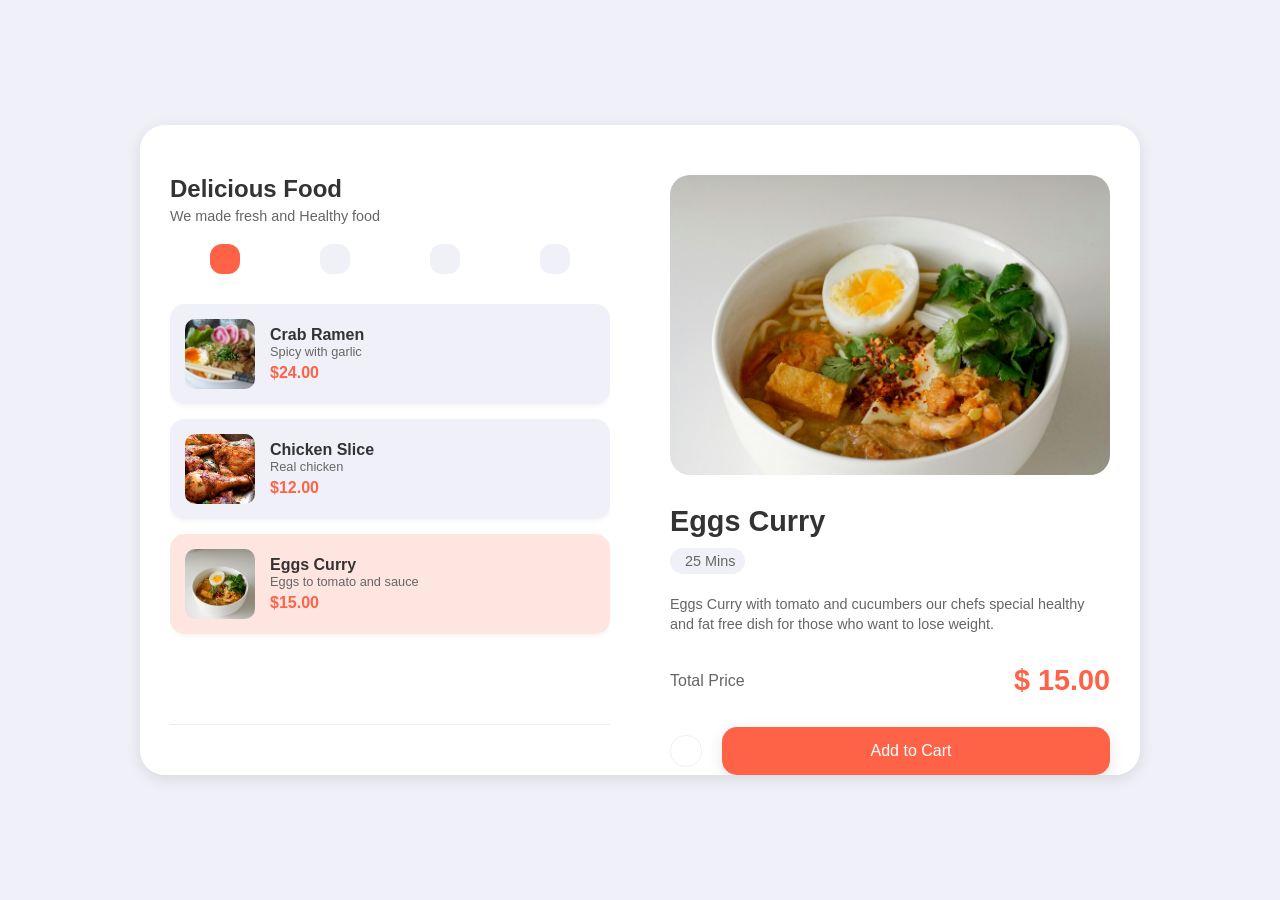
==== comida/index.html @ 46ff019f "proyecto" ====
<!DOCTYPE html>
<html lang="es">
<head>
    <meta charset="UTF-8">
    <meta name="viewport" content="width=device-width, initial-scale=1.0">
    <title>Delicious Food App UI Clone</title>
    <link rel="stylesheet" href="./css/style.css">
    <link rel="stylesheet" href="cdnjs.cloudflare.com">
</head>
<body>

    <div class="app-container">
        <div class="menu-panel">
            <header class="header-menu">
                <div class="header-icons">
                    <i class="fas fa-bars"></i>
                    <i class="fas fa-shopping-cart cart-icon"></i>
                </div>
                <h2>Delicious Food</h2>
                <p>We made fresh and Healthy food</p>
            </header>

            <nav class="categories">
                <div class="category-icon active"><i class="fas fa-drumstick-bite"></i></div>
                <div class="category-icon"><i class="fas fa-fish"></i></div>
                <div class="category-icon"><i class="fas fa-seedling"></i></div>
                <div class="category-icon"><i class="fas fa-cheese"></i></div>
            </nav>

            <div class="menu-list">
                <div class="menu-item">
                    <img src="./Img/ramen.jpg" alt="Crab Ramen">
                    <div class="item-details">
                        <h3>Crab Ramen</h3>
                        <p>Spicy with garlic</p>
                        <span class="price">$24.00</span>
                    </div>
                    <i class="far fa-heart favorite-icon"></i>
                </div>
                <div class="menu-item">
                    <img src="./Img/pollo.jpg" alt="Chicken Slice">
                    <div class="item-details">
                        <h3>Chicken Slice</h3>
                        <p>Real chicken</p>
                        <span class="price">$12.00</span>
                    </div>
                    <i class="far fa-heart favorite-icon"></i>
                </div>
                <div class="menu-item active-item">
                    <img src="./Img/egg.jpg" alt="Eggs Curry">
                    <div class="item-details">
                        <h3>Eggs Curry</h3>
                        <p>Eggs to tomato and sauce</p>
                        <span class="price">$15.00</span>
                    </div>
                    <i class="far fa-heart favorite-icon"></i>
                </div>
            </div>

            <footer class="navbar-bottom">
                <i class="fas fa-home active"></i>
                <i class="fas fa-bookmark"></i>
                <i class="fas fa-comment-dots"></i>
                <i class="fas fa-user"></i>
            </footer>
        </div>
        <div class="detail-panel">
            <header class="header-detail">
                <i class="fas fa-arrow-left"></i>
                <i class="fas fa-ellipsis-v"></i>
            </header>
            <img src="./Img/egg.jpg" alt="Eggs Curry large view" class="main-dish-img">
            
            <div class="dish-info">
                <h1>Eggs Curry</h1>
                <span class="cook-time"><i class="far fa-clock"></i> 25 Mins</span>
                <p>Eggs Curry with tomato and cucumbers our chefs special healthy and fat free dish for those who want to lose weight.</p>
                
                <div class="pricing-section">
                    <span>Total Price</span>
                    <span class="total-price">$ 15.00</span>
                </div>
                
                <div class="action-buttons">
                    <i class="far fa-heart detail-heart-icon"></i>
                    <button class="add-to-cart-btn">Add to Cart <i class="fas fa-plus"></i></button>
                </div>
            </div>
        </div>
    </div>

</body>
</html>
---- comida/css/style.css ----
:root {
    --primary-color: #ff6347; 
    --text-color-dark: #333;
    --text-color-light: #666;
    --background-grey: #f0f0f8;
    --card-bg: #fff;
    --shadow: 0 4px 15px rgba(0, 0, 0, 0.1);
}

* {
    box-sizing: border-box;
    margin: 0;
    padding: 0;
}

body {
    font-family: 'Segoe UI', Tahoma, Geneva, Verdana, sans-serif;
    background-color: var(--background-grey);
    display: flex;
    justify-content: center;
    align-items: center;
    min-height: 100vh;
}

.app-container {
    display: flex;
    width: 100%;
    max-width: 1000px; 
    height: 650px;
    background: var(--card-bg);
    border-radius: 25px;
    box-shadow: var(--shadow);
    overflow: hidden;
}
.menu-panel {
    flex: 1;
    padding: 30px;
    display: flex;
    flex-direction: column;
    background-color: #ffffff;
}

.header-menu {
    margin-bottom: 20px;
}

.header-icons {
    display: flex;
    justify-content: space-between;
    font-size: 1.2rem;
    margin-bottom: 20px;
}

.cart-icon {
    color: var(--primary-color);
}

.header-menu h2 {
    color: var(--text-color-dark);
    margin-bottom: 5px;
}

.header-menu p {
    color: var(--text-color-light);
    font-size: 0.9rem;
}

.categories {
    display: flex;
    justify-content: space-around;
    margin-bottom: 30px;
}

.category-icon {
    background: var(--background-grey);
    padding: 15px;
    border-radius: 12px;
    cursor: pointer;
    color: var(--text-color-light);
}

.category-icon.active {
    background: var(--primary-color);
    color: white;
}

.menu-list {
    flex-grow: 1;
    overflow-y: auto; 
}

.menu-item {
    display: flex;
    align-items: center;
    background: var(--background-grey);
    padding: 15px;
    border-radius: 15px;
    margin-bottom: 15px;
    position: relative;
    box-shadow: 0 2px 5px rgba(0, 0, 0, 0.05);
}

.menu-item.active-item {
    background: #ffe5e0; 
}

.menu-item img {
    width: 70px;
    height: 70px;
    border-radius: 10px;
    margin-right: 15px;
    object-fit: cover;
}

.item-details h3 {
    color: var(--text-color-dark);
    font-size: 1rem;
}

.item-details p {
    color: var(--text-color-light);
    font-size: 0.8rem;
}

.price {
    font-weight: bold;
    color: var(--primary-color);
    display: block;
    margin-top: 5px;
}

.favorite-icon {
    position: absolute;
    right: 15px;
    bottom: 10px;
    color: var(--text-color-light);
    font-size: 0.9rem;
}

.navbar-bottom {
    display: flex;
    justify-content: space-around;
    padding-top: 20px;
    border-top: 1px solid #eee;
    font-size: 1.3rem;
    color: var(--text-color-light);
}

.navbar-bottom .active {
    color: var(--primary-color);
}
.detail-panel {
    flex: 1;
    background: var(--card-bg);
    padding: 30px;
    display: flex;
    flex-direction: column;
    position: relative;
}

.header-detail {
    display: flex;
    justify-content: space-between;
    font-size: 1.2rem;
    margin-bottom: 20px;
    color: var(--text-color-dark);
}

.main-dish-img {
    width: 100%;
    height: 300px;
    border-radius: 20px;
    object-fit: cover;
    margin-bottom: 30px;
}

.dish-info h1 {
    font-size: 1.8rem;
    color: var(--text-color-dark);
    margin-bottom: 10px;
}

.cook-time {
    display: block;
    color: var(--text-color-light);
    font-size: 0.9rem;
    margin-bottom: 20px;
    background: var(--background-grey);
    padding: 5px 10px;
    border-radius: 15px;
    display: inline-block;
}

.cook-time i {
    margin-right: 5px;
}

.dish-info p {
    color: var(--text-color-light);
    line-height: 1.4;
    margin-bottom: 30px;
    font-size: 0.9rem;
}

.pricing-section {
    display: flex;
    justify-content: space-between;
    align-items: center;
    margin-bottom: 30px;
}

.pricing-section span:first-child {
    color: var(--text-color-light);
}

.total-price {
    font-size: 1.8rem;
    font-weight: bold;
    color: var(--primary-color);
}

.action-buttons {
    display: flex;
    align-items: center;
    justify-content: space-between;
    margin-top: auto;
}

.detail-heart-icon {
    font-size: 1.5rem;
    color: var(--text-color-light);
    padding: 15px;
    border: 1px solid var(--background-grey);
    border-radius: 15px;
    cursor: pointer;
}

.add-to-cart-btn {
    background: var(--primary-color);
    color: white;
    border: none;
    padding: 15px 30px;
    border-radius: 15px;
    font-size: 1rem;
    cursor: pointer;
    flex-grow: 1;
    margin-left: 20px;
    box-shadow: var(--shadow);
}

.add-to-cart-btn i {
    margin-left: 10px;
}
@media (max-width: 768px) {
    .app-container {
        flex-direction: column;
        height: auto;
        border-radius: 0;
        box-shadow: none;
    }

    .detail-panel {
    }
}
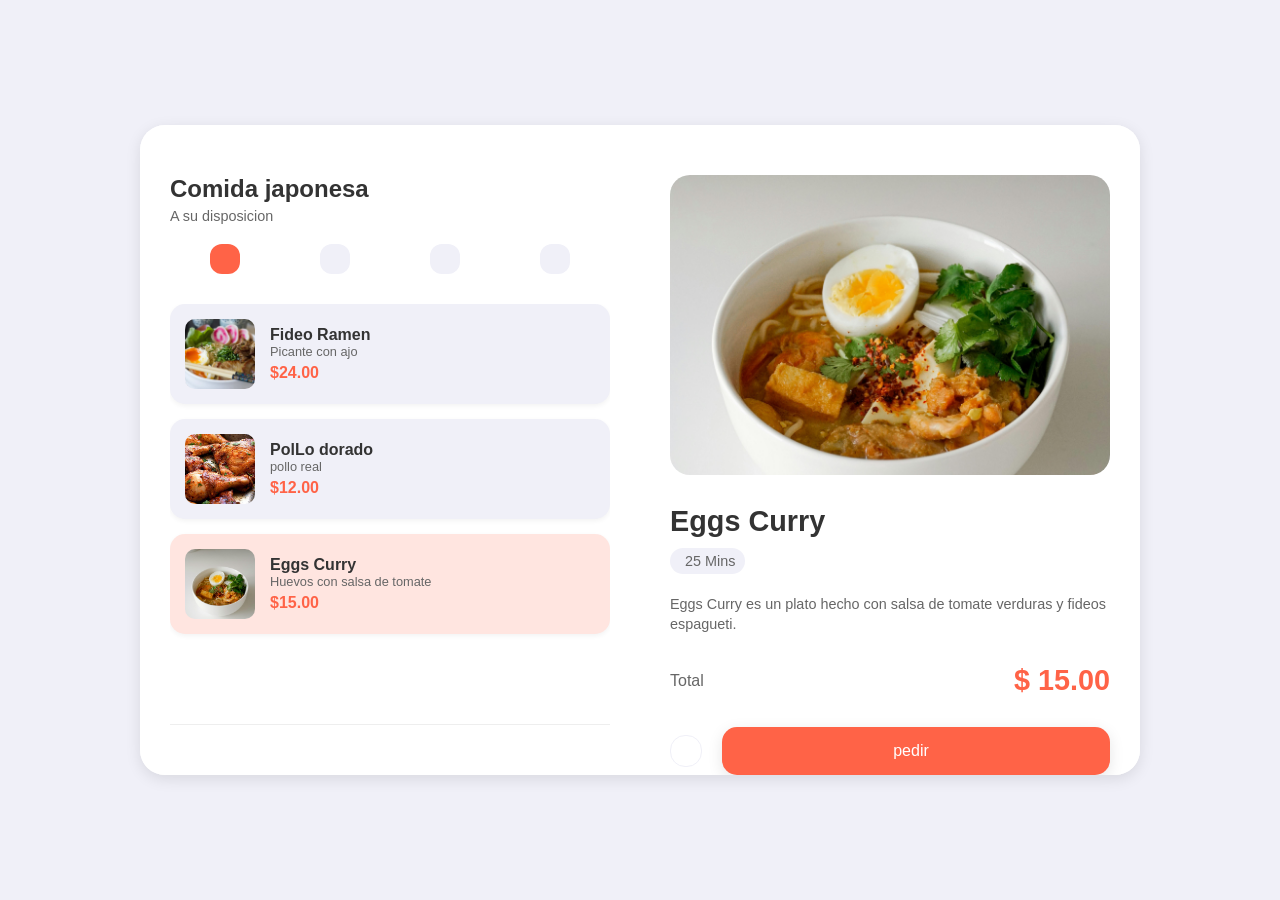
==== commit d71b7574: "proyecto 2" ====
--- a/comida/index.html
+++ b/comida/index.html
@@ -3,7 +3,7 @@
 <head>
     <meta charset="UTF-8">
     <meta name="viewport" content="width=device-width, initial-scale=1.0">
-    <title>Delicious Food App UI Clone</title>
+    <title>Comida</title>
     <link rel="stylesheet" href="./css/style.css">
     <link rel="stylesheet" href="cdnjs.cloudflare.com">
 </head>
@@ -16,8 +16,8 @@
                     <i class="fas fa-bars"></i>
                     <i class="fas fa-shopping-cart cart-icon"></i>
                 </div>
-                <h2>Delicious Food</h2>
-                <p>We made fresh and Healthy food</p>
+                <h2>Comida japonesa</h2>
+                <p>A su disposicion</p>
             </header>
 
             <nav class="categories">
@@ -31,8 +31,8 @@
                 <div class="menu-item">
                     <img src="./Img/ramen.jpg" alt="Crab Ramen">
                     <div class="item-details">
-                        <h3>Crab Ramen</h3>
-                        <p>Spicy with garlic</p>
+                        <h3>Fideo Ramen</h3>
+                        <p>Picante con ajo</p>
                         <span class="price">$24.00</span>
                     </div>
                     <i class="far fa-heart favorite-icon"></i>
@@ -40,8 +40,8 @@
                 <div class="menu-item">
                     <img src="./Img/pollo.jpg" alt="Chicken Slice">
                     <div class="item-details">
-                        <h3>Chicken Slice</h3>
-                        <p>Real chicken</p>
+                        <h3>PolLo dorado</h3>
+                        <p>pollo real</p>
                         <span class="price">$12.00</span>
                     </div>
                     <i class="far fa-heart favorite-icon"></i>
@@ -50,7 +50,7 @@
                     <img src="./Img/egg.jpg" alt="Eggs Curry">
                     <div class="item-details">
                         <h3>Eggs Curry</h3>
-                        <p>Eggs to tomato and sauce</p>
+                        <p>Huevos con salsa de tomate</p>
                         <span class="price">$15.00</span>
                     </div>
                     <i class="far fa-heart favorite-icon"></i>
@@ -74,16 +74,16 @@
             <div class="dish-info">
                 <h1>Eggs Curry</h1>
                 <span class="cook-time"><i class="far fa-clock"></i> 25 Mins</span>
-                <p>Eggs Curry with tomato and cucumbers our chefs special healthy and fat free dish for those who want to lose weight.</p>
+                <p>Eggs Curry es un plato hecho con salsa de tomate verduras y fideos espagueti.</p>
                 
                 <div class="pricing-section">
-                    <span>Total Price</span>
+                    <span>Total</span>
                     <span class="total-price">$ 15.00</span>
                 </div>
                 
                 <div class="action-buttons">
                     <i class="far fa-heart detail-heart-icon"></i>
-                    <button class="add-to-cart-btn">Add to Cart <i class="fas fa-plus"></i></button>
+                    <button class="add-to-cart-btn">pedir <i class="fas fa-plus"></i></button>
                 </div>
             </div>
         </div>
